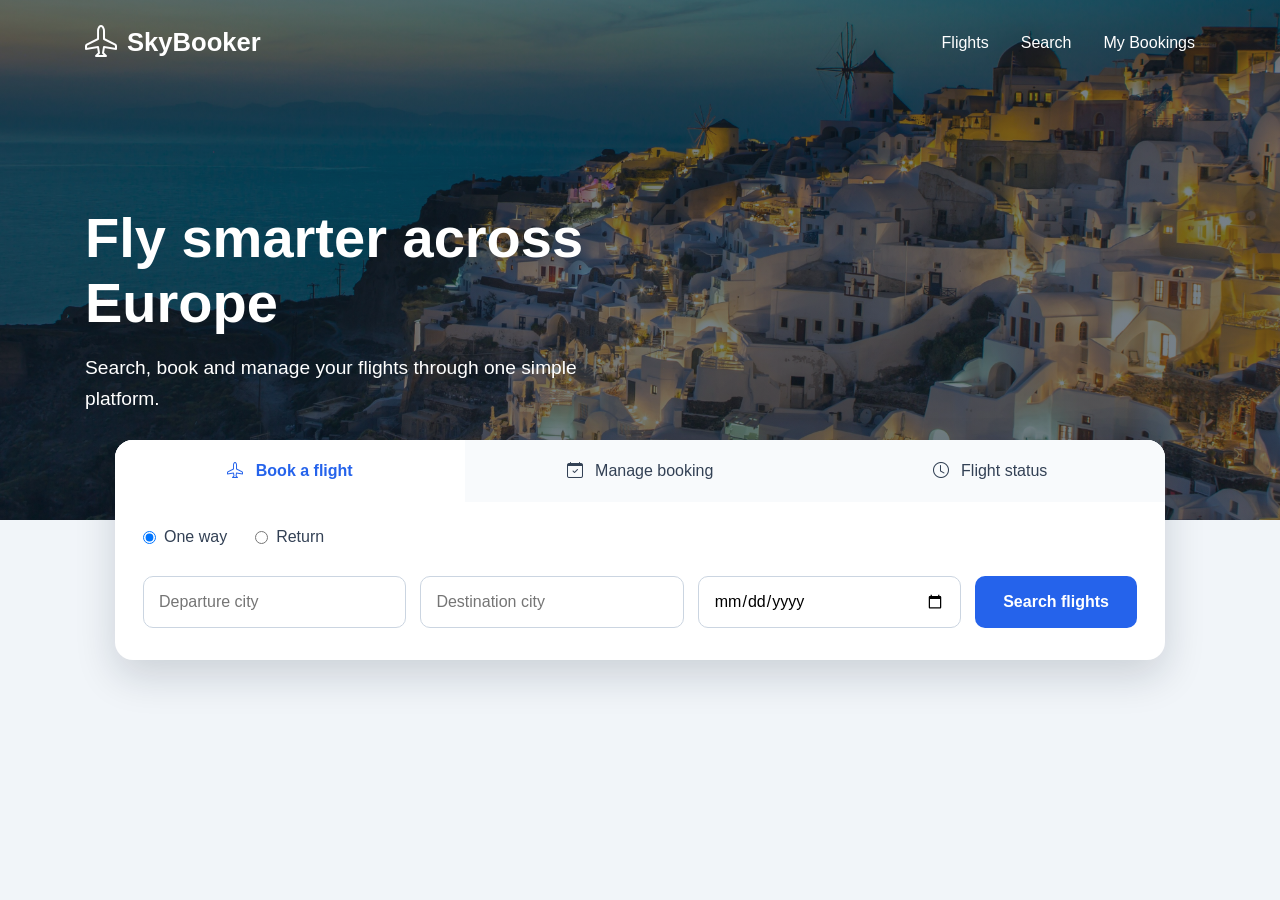
==== SkyBooker/wwwroot/index.html @ 768ff18f "Create SkyBooker frontend and flight search UI" ====
﻿<!DOCTYPE html>
<html lang="en">
<head>
    <meta charset="UTF-8">
    <meta name="viewport" content="width=device-width, initial-scale=1.0">
    <title>SkyBooker</title>

    <link rel="stylesheet" href="style.css">

    <link rel="stylesheet"
          href="https://cdn.jsdelivr.net/npm/bootstrap-icons@1.11.3/font/bootstrap-icons.min.css">
</head>
<body>

    <header class="hero">

        <nav class="navbar">
            <div class="logo">
                <i class="bi bi-airplane"></i>
                <span>SkyBooker</span>
            </div>

            <div class="nav-links">
                <a href="index.html">Flights</a>
                <a href="flights.html">Search</a>
                <a href="#">My Bookings</a>
            </div>
        </nav>

        <div class="hero-content">
            <h1>Fly smarter across Europe</h1>
            <p>Search, book and manage your flights through one simple platform.</p>
        </div>

    </header>

    <main>
        <section class="search-card">

            <div class="tabs">
                <button class="active">
                    <i class="bi bi-airplane"></i>
                    Book a flight
                </button>

                <button>
                    <i class="bi bi-calendar-check"></i>
                    Manage booking
                </button>

                <button>
                    <i class="bi bi-clock"></i>
                    Flight status
                </button>
            </div>

            <div class="trip-options">
                <label>
                    <input type="radio" name="trip" checked>
                    One way
                </label>

                <label>
                    <input type="radio" name="trip">
                    Return
                </label>
            </div>

            <div class="search-fields">
                <input type="text" id="from" placeholder="Departure city">
                <input type="text" id="to" placeholder="Destination city">
                <input type="date" id="date">

                <button id="searchBtn">
                    Search flights
                </button>
            </div>

        </section>
    </main>




    <script src="flights.js"></script>

</body>
</html>
---- SkyBooker/wwwroot/style.css ----
﻿* {
    margin: 0;
    padding: 0;
    box-sizing: border-box;
    font-family: Segoe UI, Arial, sans-serif;
}

body {
    background: #F1F5F9;
    color: #0F172A;
}

.hero {
    min-height: 520px;
    background: linear-gradient( rgba(7,24,39,0.55), rgba(7,24,39,0.55) ), url("assets/Grekland.jpg");
    background-size: cover;
    background-position: center;
    color: white;
    position: relative;
}

.navbar {
    max-width: 1150px;
    margin: 0 auto;
    padding: 24px 20px;
    display: flex;
    justify-content: space-between;
    align-items: center;
}

.logo {
    display: flex;
    align-items: center;
    gap: 10px;
    font-size: 1.6rem;
    font-weight: 700;
}

    .logo i {
        font-size: 2rem;
    }

.nav-links {
    display: flex;
    gap: 32px;
}

    .nav-links a {
        color: white;
        text-decoration: none;
        font-weight: 500;
    }

        .nav-links a:hover {
            text-decoration: underline;
        }

.hero-content {
    max-width: 1150px;
    margin: 120px auto 0;
    padding: 0 20px;
}

    .hero-content h1 {
        font-size: 3.5rem;
        font-weight: 600;
        max-width: 700px;
        margin-bottom: 18px;
    }

    .hero-content p {
        font-size: 1.2rem;
        max-width: 520px;
        line-height: 1.6;
    }

.search-card {
    max-width: 1050px;
    margin: -80px auto 60px;
    background: white;
    border-radius: 18px;
    box-shadow: 0 16px 40px rgba(15,23,42,0.16);
    overflow: hidden;
    position: relative;
    z-index: 10;
}

.tabs {
    display: grid;
    grid-template-columns: repeat(3,1fr);
    background: #F8FAFC;
}

    .tabs button {
        border: none;
        background: #F8FAFC;
        padding: 22px;
        font-size: 1rem;
        color: #334155;
        cursor: pointer;
    }

        .tabs button i {
            margin-right: 8px;
        }

        .tabs button.active {
            background: white;
            color: #2563EB;
            font-weight: 600;
        }

.trip-options {
    display: flex;
    gap: 28px;
    padding: 26px 28px 10px;
    color: #334155;
}

    .trip-options label {
        display: flex;
        align-items: center;
        gap: 8px;
    }

.search-fields {
    display: grid;
    grid-template-columns: 1fr 1fr 1fr auto;
    gap: 14px;
    padding: 20px 28px 32px;
}

    .search-fields input {
        padding: 15px;
        border: 1px solid #CBD5E1;
        border-radius: 10px;
        font-size: 1rem;
    }

        .search-fields input:focus {
            outline: none;
            border-color: #2563EB;
        }

    .search-fields button {
        background: #2563EB;
        color: white;
        border: none;
        padding: 15px 28px;
        border-radius: 10px;
        font-size: 1rem;
        font-weight: 600;
        cursor: pointer;
    }

        .search-fields button:hover {
            background: #1D4ED8;
        }

/* Responsive */
@media(max-width:900px) {
    .hero-content h1 {
        font-size: 2.6rem;
    }

    .search-fields {
        grid-template-columns: 1fr;
    }

    .tabs {
        grid-template-columns: 1fr;
    }
}

@media(max-width:600px) {
    .navbar {
        flex-direction: column;
        gap: 18px;
    }

    .nav-links {
        gap: 18px;
        flex-wrap: wrap;
        justify-content: center;
    }

    .hero {
        min-height: 560px;
    }

    .hero-content {
        margin-top: 70px;
        text-align: center;
    }

        .hero-content h1 {
            font-size: 2.2rem;
        }

        .hero-content p {
            font-size: 1rem;
        }

    .search-card {
        margin: -70px 16px 40px;
    }

    .trip-options {
        flex-direction: column;
        gap: 12px;
    }
}


.dark-nav {
    background: #071827;
    max-width: none;
    padding: 24px 40px;
}

.page-container {
    max-width: 1100px;
    margin: 60px auto;
    padding: 0 20px;
}

    .page-container h1 {
        font-size: 2.4rem;
        margin-bottom: 10px;
    }

.page-subtitle {
    color: #64748B;
    margin-bottom: 30px;
}

.flights-grid {
    display: grid;
    gap: 20px;
}

.flight-card {
    background: white;
    border-radius: 16px;
    padding: 24px;
    box-shadow: 0 8px 24px rgba(15,23,42,0.10);
    display: flex;
    justify-content: space-between;
    align-items: center;
    gap: 20px;
}

    .flight-card h2 {
        margin-bottom: 10px;
    }

.flight-info {
    color: #475569;
    line-height: 1.8;
}

.flight-card button {
    background: #2563EB;
    color: white;
    border: none;
    padding: 12px 22px;
    border-radius: 10px;
    font-weight: 600;
    cursor: pointer;
}

@media(max-width:700px) {
    .flight-card {
        flex-direction: column;
        align-items: flex-start;
    }
}
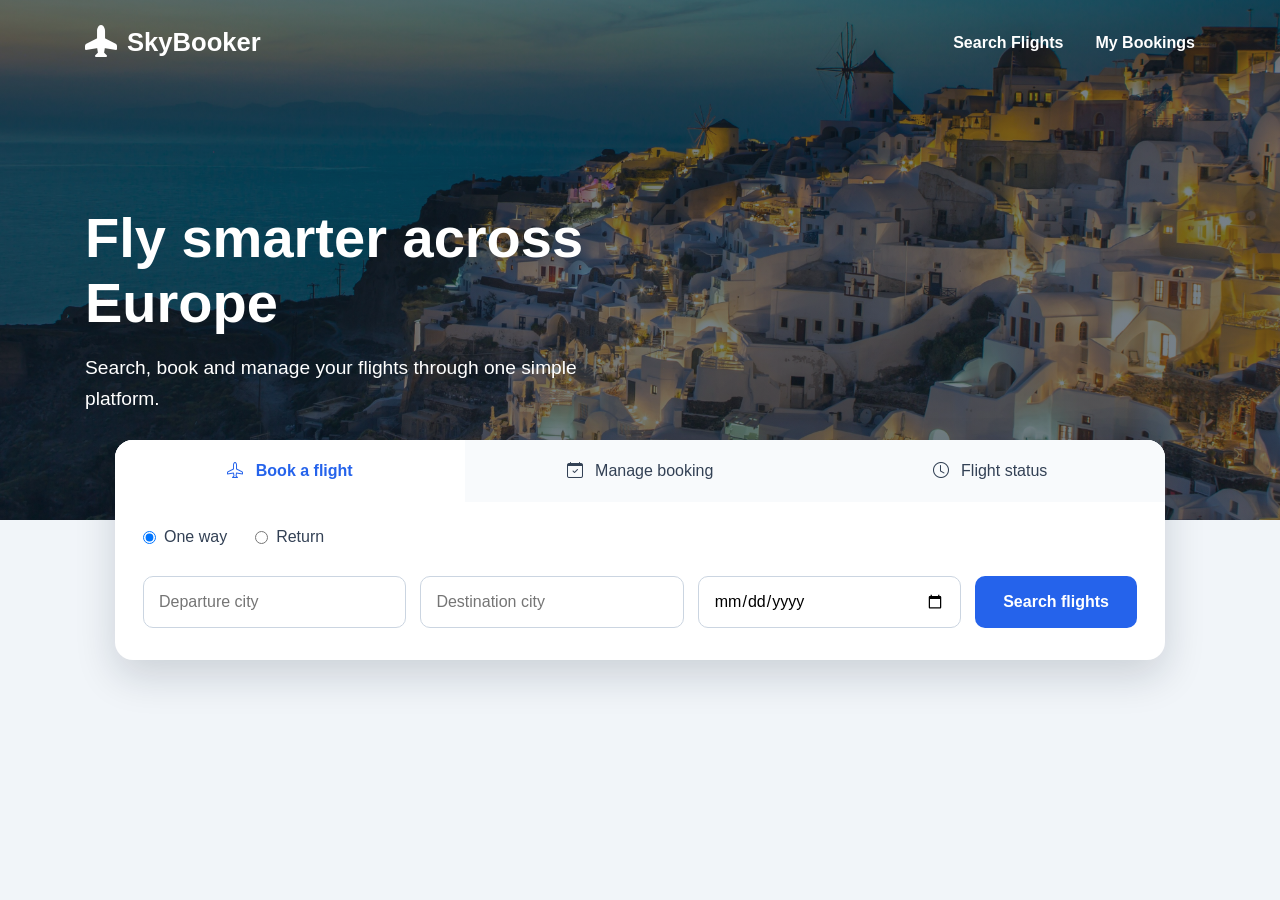
==== commit 621e5347: "Added search functionality from index.html to flights.html Implemented flight results page with API " ====
--- a/SkyBooker/wwwroot/index.html
+++ b/SkyBooker/wwwroot/index.html
@@ -4,6 +4,22 @@
     <meta charset="UTF-8">
     <meta name="viewport" content="width=device-width, initial-scale=1.0">
     <title>SkyBooker</title>
+
+    <!--CSS isn't loading properly in the browser, Change soon -->
+    <style>
+        .logo {
+            color: white !important;
+            text-decoration: none !important;
+        }
+
+            .logo i {
+                color: white !important;
+            }
+
+            .logo span {
+                color: white !important;
+            }
+    </style>
 
     <link rel="stylesheet" href="style.css">
 
@@ -15,16 +31,17 @@
     <header class="hero">
 
         <nav class="navbar">
-            <div class="logo">
-                <i class="bi bi-airplane"></i>
+
+            <a href="index.html" class="logo">
+                <i class="bi bi-airplane-fill"></i>
                 <span>SkyBooker</span>
+            </a>
+
+            <div class="nav-links">
+                <a href="index.html">Search Flights</a>
+                <a href="bookings.html">My Bookings</a>
             </div>
 
-            <div class="nav-links">
-                <a href="index.html">Flights</a>
-                <a href="flights.html">Search</a>
-                <a href="#">My Bookings</a>
-            </div>
         </nav>
 
         <div class="hero-content">
--- a/SkyBooker/wwwroot/style.css
+++ b/SkyBooker/wwwroot/style.css
@@ -12,7 +12,7 @@
 
 .hero {
     min-height: 520px;
-    background: linear-gradient( rgba(7,24,39,0.55), rgba(7,24,39,0.55) ), url("assets/Grekland.jpg");
+    background: linear-gradient(rgba(7,24,39,0.55), rgba(7,24,39,0.55)), url("assets/Grekland.jpg");
     background-size: cover;
     background-position: center;
     color: white;
@@ -34,10 +34,17 @@
     gap: 10px;
     font-size: 1.6rem;
     font-weight: 700;
+    color: white !important;
+    text-decoration: none !important;
 }
 
     .logo i {
         font-size: 2rem;
+        color: white !important;
+    }
+
+    .logo span {
+        color: white !important;
     }
 
 .nav-links {
@@ -48,11 +55,12 @@
     .nav-links a {
         color: white;
         text-decoration: none;
-        font-weight: 500;
+        font-weight: 600;
+        transition: 0.2s;
     }
 
         .nav-links a:hover {
-            text-decoration: underline;
+            opacity: 0.8;
         }
 
 .hero-content {
@@ -157,61 +165,6 @@
             background: #1D4ED8;
         }
 
-/* Responsive */
-@media(max-width:900px) {
-    .hero-content h1 {
-        font-size: 2.6rem;
-    }
-
-    .search-fields {
-        grid-template-columns: 1fr;
-    }
-
-    .tabs {
-        grid-template-columns: 1fr;
-    }
-}
-
-@media(max-width:600px) {
-    .navbar {
-        flex-direction: column;
-        gap: 18px;
-    }
-
-    .nav-links {
-        gap: 18px;
-        flex-wrap: wrap;
-        justify-content: center;
-    }
-
-    .hero {
-        min-height: 560px;
-    }
-
-    .hero-content {
-        margin-top: 70px;
-        text-align: center;
-    }
-
-        .hero-content h1 {
-            font-size: 2.2rem;
-        }
-
-        .hero-content p {
-            font-size: 1rem;
-        }
-
-    .search-card {
-        margin: -70px 16px 40px;
-    }
-
-    .trip-options {
-        flex-direction: column;
-        gap: 12px;
-    }
-}
-
-
 .dark-nav {
     background: #071827;
     max-width: none;
@@ -269,9 +222,399 @@
     cursor: pointer;
 }
 
-@media(max-width:700px) {
+    .flight-card button:hover {
+        background: #1D4ED8;
+    }
+
+/* Responsive */
+
+@media (max-width: 900px) {
+    .hero-content h1 {
+        font-size: 2.6rem;
+    }
+
+    .search-fields {
+        grid-template-columns: 1fr;
+    }
+
+    .tabs {
+        grid-template-columns: 1fr;
+    }
+}
+
+@media (max-width: 700px) {
     .flight-card {
         flex-direction: column;
         align-items: flex-start;
     }
+}
+
+@media (max-width: 600px) {
+    .navbar {
+        flex-direction: column;
+        gap: 18px;
+    }
+
+    .nav-links {
+        gap: 18px;
+        flex-wrap: wrap;
+        justify-content: center;
+    }
+
+    .hero {
+        min-height: 560px;
+    }
+
+    .hero-content {
+        margin-top: 70px;
+        text-align: center;
+    }
+
+        .hero-content h1 {
+            font-size: 2.2rem;
+        }
+
+        .hero-content p {
+            font-size: 1rem;
+        }
+
+    .search-card {
+        margin: -70px 16px 40px;
+    }
+
+    .trip-options {
+        flex-direction: column;
+        gap: 12px;
+    }
+}
+
+
+/* ── Results header ── */
+.results-header {
+    display: flex;
+    justify-content: space-between;
+    align-items: flex-end;
+    margin-bottom: 28px;
+}
+
+.flight-count {
+    background: #EFF6FF;
+    color: #2563EB;
+    font-weight: 600;
+    font-size: 0.95rem;
+    padding: 6px 16px;
+    border-radius: 20px;
+}
+
+/* ── Flight cards ── */
+.flight-card-left {
+    display: flex;
+    flex-direction: column;
+    gap: 10px;
+}
+
+.flight-number {
+    font-size: 0.85rem;
+    color: #64748B;
+    font-weight: 500;
+}
+
+.flight-route {
+    display: flex;
+    align-items: center;
+    gap: 12px;
+    font-size: 1.4rem;
+    font-weight: 700;
+    color: #0F172A;
+}
+
+    .flight-route .route-line {
+        color: #2563EB;
+    }
+
+.flight-meta {
+    display: flex;
+    gap: 20px;
+    font-size: 0.9rem;
+    color: #64748B;
+}
+
+    .flight-meta span {
+        display: flex;
+        align-items: center;
+        gap: 5px;
+    }
+
+.flight-card-right {
+    display: flex;
+    flex-direction: column;
+    align-items: flex-end;
+    gap: 12px;
+}
+
+.flight-price {
+    font-size: 1.8rem;
+    font-weight: 700;
+    color: #0F172A;
+}
+
+    .flight-price span {
+        font-size: 1rem;
+        font-weight: 400;
+        color: #64748B;
+    }
+
+.book-btn {
+    background: #2563EB;
+    color: white;
+    border: none;
+    padding: 12px 28px;
+    border-radius: 10px;
+    font-weight: 600;
+    font-size: 1rem;
+    cursor: pointer;
+    white-space: nowrap;
+}
+
+    .book-btn:hover {
+        background: #1D4ED8;
+    }
+
+/* ── No results ── */
+.no-results {
+    text-align: center;
+    padding: 60px 20px;
+    color: #64748B;
+}
+
+    .no-results i {
+        font-size: 3rem;
+        display: block;
+        margin-bottom: 16px;
+    }
+
+    .no-results a {
+        color: #2563EB;
+        font-weight: 600;
+    }
+
+/* ── Modal ── */
+.modal-overlay {
+    display: none;
+    position: fixed;
+    inset: 0;
+    background: rgba(7, 24, 39, 0.6);
+    z-index: 100;
+    align-items: center;
+    justify-content: center;
+}
+
+    .modal-overlay.active {
+        display: flex;
+    }
+
+.modal {
+    background: white;
+    border-radius: 18px;
+    padding: 40px;
+    width: 100%;
+    max-width: 460px;
+    position: relative;
+}
+
+    .modal h2 {
+        font-size: 1.5rem;
+        margin-bottom: 6px;
+    }
+
+.modal-route {
+    color: #64748B;
+    margin-bottom: 4px;
+}
+
+.modal-price {
+    font-size: 1.3rem;
+    font-weight: 700;
+    color: #2563EB;
+    margin-bottom: 24px;
+}
+
+.modal-close {
+    position: absolute;
+    top: 16px;
+    right: 16px;
+    background: none;
+    border: none;
+    font-size: 1.2rem;
+    cursor: pointer;
+    color: #64748B;
+}
+
+.form-group {
+    display: flex;
+    flex-direction: column;
+    gap: 6px;
+    margin-bottom: 16px;
+}
+
+    .form-group label {
+        font-size: 0.9rem;
+        font-weight: 600;
+        color: #334155;
+    }
+
+    .form-group input {
+        padding: 12px 14px;
+        border: 1px solid #CBD5E1;
+        border-radius: 10px;
+        font-size: 1rem;
+    }
+
+        .form-group input:focus {
+            outline: none;
+            border-color: #2563EB;
+        }
+
+.submit-btn {
+    width: 100%;
+    background: #2563EB;
+    color: white;
+    border: none;
+    padding: 14px;
+    border-radius: 10px;
+    font-size: 1rem;
+    font-weight: 600;
+    cursor: pointer;
+    margin-top: 8px;
+}
+
+    .submit-btn:hover {
+        background: #1D4ED8;
+    }
+
+.error-msg {
+    color: #DC2626;
+    font-size: 0.9rem;
+    margin-bottom: 8px;
+}
+
+/* ── Confirmation modal ── */
+.modal-confirm {
+    text-align: center;
+}
+
+.confirm-icon {
+    font-size: 3rem;
+    color: #16A34A;
+    display: block;
+    margin-bottom: 16px;
+}
+
+.booking-ref-display {
+    font-size: 1.8rem;
+    font-weight: 700;
+    letter-spacing: 2px;
+    color: #2563EB;
+    background: #EFF6FF;
+    padding: 14px;
+    border-radius: 10px;
+    margin: 12px 0 16px;
+}
+
+.confirm-email {
+    color: #64748B;
+    margin-bottom: 24px;
+    font-size: 0.95rem;
+}
+
+.view-bookings-link {
+    display: block;
+    margin-top: 14px;
+    color: #2563EB;
+    font-weight: 600;
+    text-decoration: none;
+}
+
+/* ── Bookings page ── */
+.booking-search-box {
+    display: flex;
+    gap: 12px;
+    margin-bottom: 40px;
+    max-width: 500px;
+}
+
+    .booking-search-box input {
+        flex: 1;
+        padding: 14px;
+        border: 1px solid #CBD5E1;
+        border-radius: 10px;
+        font-size: 1rem;
+    }
+
+    .booking-search-box button {
+        background: #2563EB;
+        color: white;
+        border: none;
+        padding: 14px 24px;
+        border-radius: 10px;
+        font-weight: 600;
+        cursor: pointer;
+        white-space: nowrap;
+    }
+
+.booking-card {
+    background: white;
+    border-radius: 16px;
+    padding: 24px;
+    box-shadow: 0 8px 24px rgba(15,23,42,0.10);
+    display: flex;
+    align-items: center;
+    gap: 24px;
+    margin-bottom: 16px;
+}
+
+.booking-ref {
+    font-size: 1.2rem;
+    font-weight: 700;
+    color: #2563EB;
+    letter-spacing: 1px;
+    min-width: 130px;
+}
+
+.booking-info {
+    flex: 1;
+    color: #475569;
+    line-height: 1.8;
+}
+
+.cancel-btn {
+    background: white;
+    color: #DC2626;
+    border: 1.5px solid #DC2626;
+    padding: 10px 20px;
+    border-radius: 10px;
+    font-weight: 600;
+    cursor: pointer;
+    white-space: nowrap;
+}
+
+    .cancel-btn:hover {
+        background: #FEF2F2;
+    }
+
+@media (max-width: 700px) {
+    .booking-card {
+        flex-direction: column;
+        align-items: flex-start;
+    }
+
+    .flight-card-right {
+        align-items: flex-start;
+    }
+
+    .results-header {
+        flex-direction: column;
+        align-items: flex-start;
+        gap: 12px;
+    }
 }
